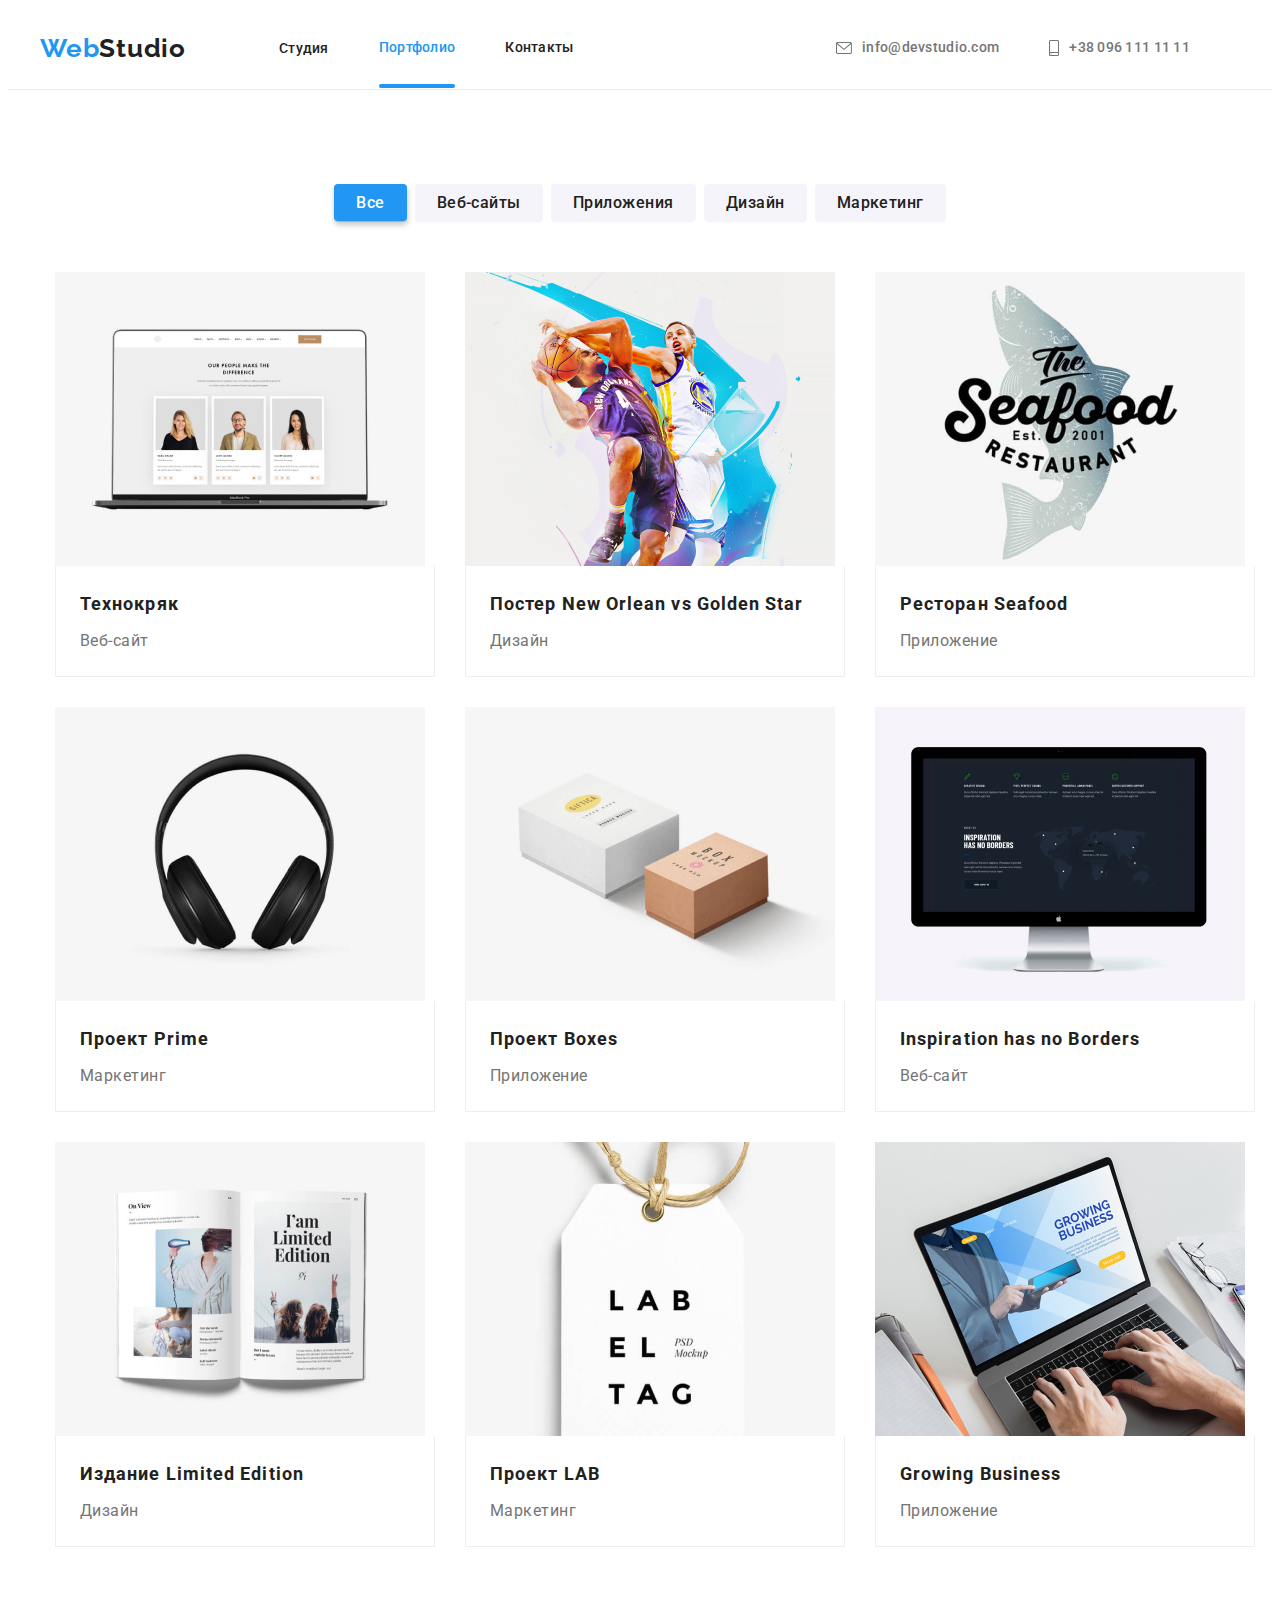
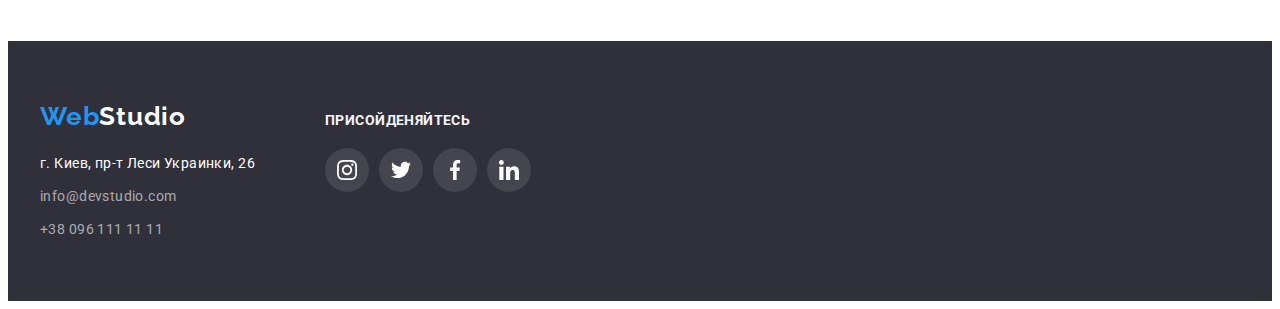
==== portfolio.html @ 2e284a66 "Initial commit" ====
<!DOCTYPE html>
<html lang="ru">
<head>
  <meta charset="UTF-8">
  <meta http-equiv="X-UA-Compatible" content="IE=edge">
  <meta name="viewport" content="width=device-width, initial-scale=1.0">
  <link rel="preconnect" href="https://fonts.googleapis.com">
  <link rel="preconnect" href="https://fonts.gstatic.com" crossorigin>

  <link rel="stylesheet" href="https://cdnjs.cloudflare.com/ajax/libs/modern-normalize/1.1.0/modern-normalize.min.css" integrity="sha512-wpPYUAdjBVSE4KJnH1VR1HeZfpl1ub8YT/NKx4PuQ5NmX2tKuGu6U/JRp5y+Y8XG2tV+wKQpNHVUX03MfMFn9Q==" crossorigin="anonymous" referrerpolicy="no-referrer" />


  <link href="https://fonts.googleapis.com/css2?family=Inter&family=Raleway:wght@700&family=Roboto:wght@400;500;700;900&display=swap" rel="stylesheet">
  <link rel="stylesheet" href="./css/style.css">
  <title>Document</title>
</head>
<body>
<!--******************************HEADER******************************-->
  <header class="header">
    <div class="container">
    <nav class="header-nav">
<a class="logo-header" href="index.html" lang="en">Web<span class="logo-accent1">Studio</span></a>
    <ul class="header-navigation">
      <li class="header-list">
      <a href="./index.html" class="header-studio">Студия</a>
    </li>
        <li class="header-list">
        <a href="./portfolio.html" class="header-portfolio accent-potfolio">Портфолио</a>
      </li>
        <li class="header-list">
        <a href="#" class="header-contacts">Контакты</a>
        </li>
    </ul>
  </nav>

    <ul class="header-navigation"> 
        <li class="header-item"> 
          <a href="mailto:info@devstudio.com" class="header-soc-link link header-email">
            <svg width="16" height="12" class="header-soc-icon">
              <use href="./images/icons.svg#icon-maile-hover-1"></use>
            </svg>
            info@devstudio.com
        </li>
      </a>


          <li class="header-item"> 
            <a href="tel:+380961111111" class="header-tel header-soc-link link"> 
              <svg class="header-soc-icon" width="10" height="16">
                <use href="./images/icons.svg#icon-smartphone-header">
                </use>
              </svg>
              +38 096 111 11 11
            </a>
           </li>
      </ul>
    </div>
  </header>
  <!--********************************HERO-BUTTON****************************-->
<main>
    <section class="section-portfolio">
      <div class="container">
       <h1 class="visually-hidden"> Портфолио</h1>
       <ul class="hero-button-activity">
         <li class="button-item">
        <button type="button" class="hero-btn-all">Все </button>
        </li>
        <li class="button-item">
        <button type="button" class="hero-btn">Веб-сайты</button>
      </li>
      <li class="button-item">
        <button type="button" class="hero-btn">Приложения</button>
      </li>
      <li class="button-item">
        <button type="button" class="hero-btn">Дизайн</button>
      </li>
      <li class="button-item">
        <button type="button" class="hero-btn">Маркетинг</button>
      </li> 
      </ul>
      <!--****************************GALLERY********************************-->
      <div class="div-gallery">
        <!-- <div class="gallery-container"> -->
      <ul class="gallery-list list">
        <li class="gallery-cards">
        <a href=""class="gallery-list-link link">
          <div class="gallery-thumb">
          <img src="./images/veb-site.jpg" alt="Веб сайт" width="370"/>
          <div class="gallery-effects">
            <p class="gallery-text">
              Много текста. Очень много текста.Много текста. Очень много текста.Много текста. 
              Очень много текста.Много текста. Очень много текста.Много текста. Очень много текста.Много текста. 
              Очень много текста.Много текста. Очень много текста.
            </p>
          </div>
        </div>

          <div class="card-content">
          <h2 class="gallery-subtitle">Технокряк</h2>
          <p class="gallery-items"> Веб-сайт</p>
        </div>
      </a>
        </li>
        <li class="gallery-cards">
          <a href=""class="gallery-list-link link">
            <div class="gallery-thumb">
          <img src="./images/Poster.jpg" alt="Poster" width="370"/>
          <div class="gallery-effects">
            <p class="gallery-text">
              Еще текст. Еще текст. Еще текст. Еще текст. Еще текст. Еще текст. Еще текст. 
            </p>
          </div>
        </div>
          <div class="card-content">
          <h2 class="gallery-subtitle">Постер New Orlean vs Golden Star</h2>
          <p class="gallery-items">Дизайн</p>
        </div>
      </a>
        </li>
        <li class="gallery-cards">
          <a href=""class="gallery-list-link link">
            <div class="gallery-thumb">
          <img src="./images/Restoran.jpg" alt="Restoran" width="370"/>
          <div class="gallery-effects">
            <p class="gallery-text">
              Продам гараж по низким ценам!  
            </p>
          </div>
        </div>
          <div class="card-content">
          <h2 class="gallery-subtitle">Ресторан Seafood</h2>
          <p class="gallery-items">Приложение</p>
        </div>
      </a>
        </li>
        <li class="gallery-cards">
          <a href=""class="gallery-list-link link">
            <div class="gallery-thumb">
          <img src="./images/headphone.jpg" alt="headphone" width="370"/>
          <div class="gallery-effects">
            <p class="gallery-text">
              Еще текст. Еще текст. Еще текст. Еще текст. Еще текст. Еще текст. Еще текст. 
            </p>
          </div>
        </div>
          <div class="card-content">
          <h2 class="gallery-subtitle">Проект Prime</h2>
          <p class="gallery-items">Маркетинг</p>
        </li>
      </a>
        <li class="gallery-cards">
          <a href=""class="gallery-list-link link">
            <div class="gallery-thumb">
          <img src="./images/boxes.jpg" alt="boxes" width="370"/>
          <div class="gallery-effects">
            <p class="gallery-text">
              Еще текст. Еще текст. Еще текст. Еще текст. Еще текст. Еще текст. Еще текст. 
            </p>
          </div>
        </div>
          <div class="card-content">
          <h2 class="gallery-subtitle">Проект Boxes</h2>
          <p class="gallery-items">Приложение</p>
        </div>
      </a>
        </li>
        <li class="gallery-cards">
          <a href=""class="gallery-list-link link">
            <div class="gallery-thumb">
          <img src="./images/tv.jpg" alt="tv" width="370"/>
          <div class="gallery-effects">
            <p class="gallery-text">
              Еще текст. Еще текст. Еще текст. Еще текст. Еще текст. Еще текст. Еще текст. 
            </p>
          </div>
        </div>
          <div class="card-content">
          <h2 class="gallery-subtitle">Inspiration has no Borders</h2>
          <p class="gallery-items">Веб-сайт</p>
        </div>
      </a>
        </li>
        <li class="gallery-cards">
          <a href=""class="gallery-list-link link">
            <div class="gallery-thumb">
          <img src="./images/book.jpg" alt="book" width="370"/>
          <div class="gallery-effects">
            <p class="gallery-text">
              Еще текст. Еще текст. Еще текст. Еще текст. Еще текст. Еще текст. Еще текст. 
            </p>
          </div>
        </div>
          <div class="card-content">
          <h2 class="gallery-subtitle">Издание Limited Edition</h2>
          <p class="gallery-items">Дизайн</p>
        </div>
      </a>
        </li>
        <li class="gallery-cards">
          <a href=""class="gallery-list-link link">
            <div class="gallery-thumb">
          <img src="./images/label.jpg" alt="label" width="370"/>
          <div class="gallery-effects">
            <p class="gallery-text">
              Еще текст. Еще текст. Еще текст. Еще текст. Еще текст. Еще текст. Еще текст. 
            </p>
          </div>
        </div>
          <div class="card-content">
          <h2 class="gallery-subtitle">Проект LAB</h2>
          <p class="gallery-items">Маркетинг </p>
        </div>
      </a>
        </li>
        <li class="gallery-cards">
          <a href=""class="gallery-list-link link">
            <div class="gallery-thumb">
          <img src="./images/laptop.jpg" alt="laptop" width="370"/>
          <div class="gallery-effects">
            <p class="gallery-text">
              Еще текст. Еще текст. Еще текст. Еще текст. Еще текст. Еще текст. Еще текст. 
            </p>
          </div>
        </div>
          <div class="card-content">
          <h2 class="gallery-subtitle">Growing Business</h2>
          <p class="gallery-items">Приложение </p>
        </div>
      </a>
        </div>
        </li>
      </ul>
    </div>
  </div>
      </section>
</main>
<!--*****************************************FOOTER*****************************************-->
<footer class="footer">
  <div class="container">


  <div class="footer-contacts">
 <a class="logo-footer" href="" lang="en">Web<span class="logo-accent">Studio</span></a>
 <address>
    <ul>
      <li class="footer-adress-item">
        <a href="https://goo.gl/maps/F5V13fuqeyAYctKy8" target="_blank" rel="noreferrer noopener" class="footer-adress">
          г. Киев, пр-т Леси Украинки, 26
        </a>
        </li>
        <li class="footer-adress-item"> 
          <a href="mailto:info@devstudio.com" class="footer-email">info@devstudio.com</a>
          </li>
          <li class="footer-adress-item"> 
            <a href="tel:+380961111111" class="footer-tel">+38 096 111 11 11</a>
             </li>
    </ul>
  </address>
</div>


  <div class="footer-social-media">
    <p class="footer-sm-title">
      Присойденяйтесь 
    </p>
    <ul class="footer-sm-list">
      <li class="footer-sm-item">
        <a href="" class="footer-sm-link">
          <svg class="footer-sm-icon" width="20" height="20">
            <use href="./images/icons.svg#icon-instagram-footer"></use>
          </svg>
        </a>
      </li>
      <li class="footer-sm-item">
        <a href="" class="footer-sm-link">
          <svg class="footer-sm-icon" width="20" height="20">
            <use href="./images/icons.svg#icon-twitter-footer"></use>
          </svg>
        </a>
      </li>
      <li class="footer-sm-item">
        <a href="" class="footer-sm-link">
          <svg class="footer-sm-icon" width="20" height="20">
            <use href="./images/icons.svg#icon-facebook-footer"></use>
          </svg>
        </a>
      </li>
      <li class="footer-sm-item">
        <a href="" class="footer-sm-link">
          <svg class="footer-sm-icon" width="20" height="20">
            <use href="./images/icons.svg#icon-linkedin-footer"></use>
          </svg>
        </a>
      </li>
    </ul>
  </div>

</footer>
  </body>
  </html>
---- css/style.css ----
:root {
  --brand-color: #212121;
  --brand-blue-color: #2196f3;
  --brand-white-color: #ffffff;
  --brand-grey-color: #757575;
  --section-padding-size: 94px;
  --brand-bg-color: #f5f4fa;
  --shadow: 0px 1px 1px rgba(0, 0, 0, 0.12), 0px 4px 4px rgba(0, 0, 0, 0.06), 1px 4px 6px rgba(0, 0, 0, 0.16);
  --cubic-animation: cubic-bezier(0.4, 0, 0.2, 1);
}

p,
h1,
h2,
h3,
h4,
h5,
h6 {
  margin: 0;
}

ul {
  margin: 0;
  padding-left: 0;
  list-style: none;
}

img {
  display: block;
  max-width: 100%;
  height: auto;
}

body {
  font-family: 'Roboto', sans-serif;
  background-color: var(--brand-white-color);
  color: var(--brand-color);
  font-size: 14px;
  letter-spacing: 0.03em;
}

.link {
  text-decoration: none;
}

.container {
  width: 1200px;
  padding-left: 15px;
  padding-right: 15px;
  margin: 0 auto;
}

.visually-hidden {
  position: absolute;
  width: 1px;
  height: 1px;
  margin: -1px;
  border: 0;
  padding: 0;
  white-space: nowrap;
  clip-path: inset(100%);
  clip: rect(0 0 0 0);
  overflow: hidden;
  padding-bottom: 0px;
}

/* ---------------------HEADER----------------------------- */

.header {
  /* padding-top: 24px;
  padding-bottom: 24px; */
  border-bottom: 1px solid #ececec;
}

.logo-header {
  font-family: 'Raleway', sans-serif;
  font-weight: 700;
  font-size: 26px;
  line-height: 1.19;
  letter-spacing: 0.03em;
  text-decoration: none;
  color: var(--brand-blue-color);
  margin-right: 93px;
  display: flex;
}

.logo-accent1 {
  color: var(--brand-color);
}

.header-navigation {
  display: flex;
}

.header-list {
  display: flex;
  position: relative;
}

.header-list:not(:last-child) {
  margin-right: 50px;
}

.header-nav {
  display: flex;
  align-items: center;
}

.header .container {
  display: flex;
  align-items: center;
}

.header-studio:hover {
  color: var(--brand-blue-color);
}
.header-studio:focus {
  color: var(--brand-blue-color);
}

.header-studio {
  font-weight: 500;
  font-size: 14px;
  line-height: 1.2;
  letter-spacing: 0.02em;
  color: var(--brand-color);
  text-decoration: none;
  transition: color 250ms var(--cubic-animation);
  display: block;
  padding: 32px 0;
}

.accent-studio {
  color: var(--brand-blue-color);
}


.accent-studio::after {
  content: "";
  position: absolute;
  bottom: 0;
  height: 4px;
  width: 100%;
  border-radius: 2px;
  background-color: var(--brand-blue-color);
  /* margin-top: 28px; */
  left: 0;
}


.header-portfolio:hover {
  color: var(--brand-blue-color);
}
.header-portfolio:focus {
  color: var(--brand-blue-color);
}

.header-portfolio {
  font-family: 'Roboto';
  font-weight: 500;
  font-size: 14px;
  line-height: 1.14;
  letter-spacing: 0.02em;

  color: var(--brand-color);
  text-decoration: none;
  transition: color 250ms var(--cubic-animation);
  display: block;
  padding: 32px 0;
}

.accent-potfolio {
  color: var(--brand-blue-color);
}



.accent-potfolio::after {
  content: "";
  position: absolute;
  bottom: 0;
  height: 4px;
  width: 100%;
  border-radius: 2px;
  background-color: var(--brand-blue-color);
  left: 0;
}


.header-navigation {
  align-items: center;
  margin-left: auto;
}

.header-item {
  margin-right: 50px;
}

.header-contacts:hover {
  color: var(--brand-blue-color);
}
.header-contacts:focus {
  color: var(--brand-blue-color);
}

.header-contacts {
  font-family: 'Roboto';
  font-weight: 500;
  line-height: 1.14;
  letter-spacing: 0.02em;
  color: var(--brand-color);
  text-decoration: none;
  transition: color 250ms var(--cubic-animation);
}

.header-email:hover {
  color: var(--brand-blue-color);
}
.header-email:focus {
  color: var(--brand-blue-color);
}

.header-email {
  font-weight: 500;
  line-height: 1.14;
  letter-spacing: 0.02em;
  color: var(--brand-grey-color);
  display: flex;
  align-items: center;
  transition: color 250ms var(--cubic-animation);
}

.header-tel:hover {
  color: var(--brand-blue-color);
}
.header-tel:focus {
  color: var(--brand-blue-color);
}

.header-tel {
  font-weight: 500;
  line-height: 1.14;
  letter-spacing: 0.02em;
  color: var(--brand-grey-color);
  display: flex;
  transition: color 250ms var(--cubic-animation);
}

.header-soc-icon {
  fill: currentColor;
  margin-right: 10px;
}


/* -------------------------------HERO----------------------------*/

.section-hero {
  background-color: #2f303a;
  background-image: linear-gradient(rgba(47, 48, 58, 0.4), rgba(47, 48, 58, 0.4)),
    url(../images/hero-Img\ .jpg);
  background-repeat: no-repeat;
  background-position: center;
  background-size: cover;
  max-width: 1600px;
  height: 600px;
  margin: 0 auto;
  padding-top: 200px;
  padding-bottom: 200px;
  text-align: center;
}

.title-hero {
  font-family: 'Roboto';
  font-weight: 900;
  width: 696px;
  margin: 0 auto;
  font-size: 44px;
  line-height: 1.36;
  text-align: center;
  /* or 136% */
  text-transform: uppercase;
  letter-spacing: 0.06em;
  color: var(--brand-white-color);
  margin-bottom: 30px;
}

.btn-hero {
  font-family: 'Roboto';
  font-weight: 700;
  border-radius: 4px;
  border: none;
  padding-left: 32px;
  padding-right: 32px;
  padding-bottom: 10px;
  padding-top: 10px;
  font-size: 16px;
  line-height: 1.87;
  letter-spacing: 0.06em;
  cursor: pointer;
  color: var(--brand-white-color);
  background-color: var(--brand-blue-color);
  transition: color 250ms var(--cubic-animation), background-color 250ms var(--cubic-animation);
}

.btn-hero:hover {
  background-color: #188ce8;
}
.btn-hero:focus {
  background-color: #188ce8;
}

/* -----------------------------SKILLS-BENEFITS-------------------------------------- */

.benefits-section {
  padding-top: var(--section-padding-size);
  padding-bottom: var(--section-padding-size);
}

.container .benefits {
  display: flex;
  align-items: center;
}

.benefits-list {
  display: flex;
}

.benefits-item {
  margin-right: 30px;
  min-width: 270px;
}

.benefits-item:last-child {
  margin-right: 0;
}

.skills-icon-antenna::before {
  background-image: url(../images/antenna\ \(1\).svg);
}

.skills-icon-astronaut::before {
  background-image: url(../images/astronaut\ \(1\).svg);
}

.skills-icon-clock::before {
  background-image: url(../images/clock\ \(1\).svg);
}

.skills-icon-diagram::before {
  background-image: url(../images/diagram\ \(1\).svg);
}

.benefits-item::before {
  content: '';
  display: block;
  margin-bottom: 30px;
  height: 120px;
  background-color: var(--brand-bg-color);
  border-radius: 4px;
  background-repeat: no-repeat;
  background-position: center;
}

.subtitle-text {
  font-family: 'Roboto';
  font-weight: 700;
  font-size: 14px;
  line-height: 1.14;
  letter-spacing: 0.03em;
  text-transform: uppercase;
  color: var(--brand-color);
  margin-bottom: 10px;
}

.items-2 {
  font-family: 'Roboto';
  font-weight: 400;
  font-size: 14px;
  line-height: 1.71;
  /* or 171% */
  letter-spacing: 0.03em;
  color: #757575;
  /* display: flex;
    justify-content:space-between;  */
}

/* ------------------SPECIALIZATION-----------------------------*/

.specialization.section {
  padding-top: 0;
  padding-bottom: var(--section-padding-size);
}

.specialization-title {
  font-family: 'Roboto';
  font-weight: 700;
  font-size: 36px;
  line-height: 1.16;
  letter-spacing: 0.03em;
  text-align: center;
  margin-bottom: 50px;

  color: var(--brand-color);
}

.specialization-list {
  display: flex;
}

.specialization-item {
  margin-right: 30px;
  position: relative;
}

.specialization-item:last-child {
  margin-right: 0;
}

/* .specializations-cards {
  position: absolute;
  width: 100%;
  height: 70px;
  bottom: 0;
  background: rgba(47, 48, 58, 0.8);
} */


.desktop-title {
  position: absolute;
  display: flex;
font-weight: 700;
line-height: 1.14;
text-align: center;
text-transform: uppercase;
color: var(--brand-white-color);
width: 100%;
height: 70px;
bottom: 0;
background: rgba(47, 48, 58, 0.8);
align-items: center;
justify-content: center;
}




/*---------------------------------TEAM------------------------------- */

.section-team {
  background-color: #f5f4fa;
  padding-top: 94px;
  padding-bottom: 94px;
}

.team-title {
  font-family: 'Roboto';
  font-weight: 700;
  font-size: 36px;
  line-height: 1.16;
  letter-spacing: 0.03em;
  text-align: center;
  margin-bottom: 50px;
  color: var(--brand-color);
}

.team-list {
  display: flex;
}

.team-card {
  margin-left: 30px;
  text-align: center;
  box-shadow: var(--shadow);
  border-radius: 0px 0px 4px 4px;
  background-color: var(--brand-white-color);
  /* outline: 2px solid tomato; */
}

.team-card:first-child {
  margin-left: 0;
}

.team-content {
  padding-top: 30px;
  padding-bottom: 30px;
}

.team-caption {
  font-family: 'Roboto';
  font-weight: 500;
  font-size: 16px;
  line-height: 1.19;
  /* identical to box height */

  letter-spacing: 0.03em;

  color: var(--brand-color);
  margin-bottom: 10px;
}

.team-job {
  font-family: 'Roboto';
  font-weight: 400;
  font-size: 16px;
  line-height: 1.19;
  /* identical to box height */
  letter-spacing: 0.03em;
  margin-bottom: 16px;
  color: var(--brand-grey-color);
}

.team-soc-item {
  width: 44px;
  height: 44px;
  margin-left: 10px;
}

.team-soc-list {
  display: flex;
  justify-content: center;
  margin-top: 16px;
}

.team-soc-item:first-child {
  margin-left: 0;
}

.team-soc-link {
  color: #afb1b8;
  display: flex;
  width: 100%;
  height: 100%;
  border-radius: 50%;
  /* background-color: tomato; */
  justify-content: center;
  align-items: center;
  transition: color 250ms var(--cubic-animation), background-color 250ms var(--cubic-animation);
}

.team-soc-icon {
  fill: currentColor;
}

.team-soc-link:hover,
.team-soc-link:focus {
  background-color: var(--brand-blue-color);
  color: var(--brand-white-color);
  outline: none;
}

/* -------------------------------CLIENTS------------ */

.section-clients {
  background-color: var(--brand-white-color);
  padding-top: 94px;
  padding-bottom: 94px;
}

.clients-title {
  font-family: 'Roboto';
  font-weight: 700;
  font-size: 36px;
  line-height: 1.16;
  text-align: center;
  letter-spacing: 0.03em;
  margin-bottom: 50px;
  color: var(--brand-color);
}

.clients-list {
  display: flex;
}

.clients-list-item {
  width: 172px;
  height: 92px;
}

.clients-list-item:not(:first-child) {
  margin-left: 30px;
}

.clients-link {
  display: flex;
  justify-content: center;
  align-items: center;
  width: 100%;
  height: 100%;
  border: 1px solid #afb1b8;
  border-radius: 4px;
  color: #afb1b8;
  transition: color 250ms var(--cubic-animation), border-color 250ms var(--cubic-animation);
}

.clients-link:hover,
.clients-link:focus {
  color: var(--brand-blue-color);
  border-color: var(--brand-blue-color);
}

.clients-icon {
  fill: currentColor;
}

/* ---------------------------------FOOTER--------------------------- */
.footer {
  background: #2f303a;
  padding-top: 60px;
  padding-bottom: 60px;
}

.footer .container {
  display: flex;
  align-items: baseline;
}


.footer-social-media {
  margin-left: 70px;
  /* background: tomato; */
}

.footer-contacts .footer-social-media {
  display: flex;
  align-items: baseline;
  box-sizing: border-box;
}

.footer-email:hover {
  color: var(--brand-blue-color);
}
.footer-email:focus {
  color: var(--brand-blue-color);
}

.footer-email {
  font-family: 'Roboto';
  font-weight: 400;
  font-size: 14px;
  line-height: 1.7;
  /* or 171% */

  letter-spacing: 0.03em;
  text-decoration: none;
  list-style-type: none;

  color: rgba(255, 255, 255, 0.6);
  transition: color 250ms var(--cubic-animation);
}

.footer-tel:hover {
  color: var(--brand-blue-color);
}
.footer-tel:focus {
  color: var(--brand-blue-color);
}

.footer-tel {
  font-family: 'Roboto';
  font-weight: 400;
  font-size: 14px;
  line-height: 1.7;
  /* or 171% */

  letter-spacing: 0.03em;
  text-decoration: none;

  color: rgba(255, 255, 255, 0.6);
  transition: color 250ms var(--cubic-animation);
}

.footer-adress:hover {
  color: var(--brand-blue-color);
}
.footer-adress:focus {
  color: var(--brand-blue-color);
}

.footer-adress {
  font-family: 'Roboto';
  font-weight: 400;
  font-size: 14px;
  line-height: 1.7;
  /* or 171% */

  letter-spacing: 0.03em;
  text-decoration: none;

  color: var(--brand-white-color);
  transition: color 250ms var(--cubic-animation);
}

.logo-footer {
  font-family: 'Raleway', sans-serif;
  font-weight: 700;
  font-size: 26px;
  display: block;
  margin-bottom: 20px;
  line-height: 1.19;
  letter-spacing: 0.03em;
  text-decoration: none;
  color: var(--brand-blue-color);
}

.logo-accent {
  color: var(--brand-white-color);
}

address {
  font-style: normal;
}

.footer-adress-item:not(:last-child) {
  margin-bottom: 9px;
}

.footer-sm-title {
  font-weight: 700;
  font-size: 14px;
  line-height: 16px;
  text-transform: uppercase;
  color: var(--brand-bg-color);
}

.footer-sm-list {
  display: flex;
  margin-top: 20px;
}

.footer-sm-item {
  width: 44px;
  height: 44px;
}

.footer-sm-item:not(first-childe) {
  margin-right: 10px;
}

.footer-sm-link {
  display: flex;
  justify-content: center;
  align-items: center;
  width: 100%;
  height: 100%;
  background-color: rgba(255, 255, 255, 0.1);
  border-radius: 50%;
  color: var(--brand-white-color);
  transition: color 250ms var(--cubic-animation), background-color 250ms var(--cubic-animation);
}

.footer-sm-link:hover,
.footer-sm-link:focus {
  background-color: var(--brand-blue-color);
  color: var(--brand-white-color);
  outline: none;
}

.footer-sm-icon {
  fill: currentColor;
}


/****************************MODAL WINDOW****************************/

.backdrop {
  position: fixed;
  top: 0;
  width: 100%;
  height: 100%;
  left: 0%;
  background-color: rgba(117, 117, 117, 0.116);
  transition: opacity 450ms linear, visibility 450ms linear;
}


.backdrop.is-hidden .modal {
  transform: translate(-50%, -50%) scale(0);
}


.modal {
  position: absolute;
  top: 50%;
  left: 50%;
  transform: translate(-50%, -50%) scale(1);
  width: 528px;
  min-height: 581px;
  background-color: var(--brand-white-color);
  border-radius: 5px;
  transition: transform 250ms linear;
}


.modal-close-btn {
  position: absolute;
  right: 10px;
  top: 10px;
  width: 30px;
  height: 30px;
  border: 1px solid var(--brand-grey-color);
  border-radius: 50%;
  background-color: transparent;
  display: flex;
  align-items: center;
  justify-content: center;
}

.is-hidden {
  opacity: 0;
  visibility: hidden;
  pointer-events: none;
}


/* ----------------------------PORTFOLIO---------------- */

/* --------------------------------------HERO-BUTTON-------------------- */

.section-portfolio {
  padding-top: 94px;
  /* padding-bottom: 94px; */
}

.hero-button-activity {
  display: flex;
  justify-content: center;
  margin-bottom: 50px;
}

.button-item {
  height: 38px;
  left: 576px;
  top: 174px;

  background: #f5f4fa;
  border-radius: 4px;

  text-align: center;
  letter-spacing: 0.03em;
}

.button-item:nth-child(2, 3, 4, 5) {
  width: 128px;
}

.button-item:not(:last-child) {
  margin-right: 8px;
}

.hero-btn-all:hover {
  background-color: #188ce8;
  box-shadow: var(--shadow);
}
.hero-btn-all:focus {
  background-color: #188ce8;
}

.hero-btn-all {
  font-family: 'Roboto';
  font-weight: 500;
  font-size: 16px;
  line-height: 1.6;
  /* margin-right: 30px; */
  text-align: center;
  letter-spacing: 0.03em;
  cursor: pointer;
  background-color: var(--brand-blue-color);
  border: none;

  box-shadow: var(--shadow);
  border-radius: 4px;

  color: var(--brand-white-color);

  display: inline-block;
  padding: 6px 22px;
  transition: color 250ms var(--cubic-animation);
}

.hero-btn:hover {
  background-color: var(--brand-blue-color);
  color: var(--brand-white-color);
  box-shadow: var(--shadow);
}
.hero-btn:focus {
  background-color: var(--brand-blue-color);
  color: var(--brand-white-color);
}

.hero-btn {
  font-family: 'Roboto';
  font-weight: 500;
  font-size: 16px;
  line-height: 1.6;
  /* margin-right: 30px; */
  text-align: center;
  letter-spacing: 0.03em;
  cursor: pointer;
  color: var(--brand-color);
  background-color: #f5f4fa;
  border: none;

  background: #f5f4fa;
  border-radius: 4px;

  display: inline-block;
  padding: 6px 22px;
  border: none;
  transition: color 250ms var(--cubic-animation), background-color 250ms var(--cubic-animation), box-shadow 250ms var(--cubic-animation);
}



.hero-btn:focus {
  box-shadow: var(--shadow);
}

/* ------------------------------GALLERY---------------------------- */

.div-gallery {
  width: 1200px;
  margin: 0 auto;
  padding-left: 15px;
  padding-right: 15px;
  /* outline: 2px solid tomato; */
  margin-left: auto;
  margin-right: auto;

  padding-bottom: 94px;
}

.gallery-list {
  display: flex;
  flex-wrap: wrap;
  margin-top: calc(-1 * 30px);
  margin-left: calc(-1 * 30px);
  transition: color 250ms var(--cubic-animation);
}

.gallery-cards {
  width: calc(100% / 3 - 30px);
  margin-left: 30px;
  margin-top: 30px;
  /* background-color: tomato; */
}

.gallery-cards:hover {
  box-shadow: var(--shadow);
}

.gallery-cards:focus {
  box-shadow: var(--shadow);
}

.gallery-list-link {
  display: block;
}

.gallery-list-link:hover, .gallery-list-link:focus {
  box-shadow: var(--shadow);
  outline: none;
}



.gallery-thumb {
  position: relative;
  overflow: hidden;
  
}


.gallery-effects {
  position: absolute;
    top: 0;
    bottom: 0;
    height: 100%;
    width: 100%;
    background-color: rgba(33, 150, 243, 0.9);
    overflow: auto;
    transform: translateY(100%);
    transition: transform 250ms var(--cubic-animation);
}


.gallery-cards:hover .gallery-effects {
  transform: translateY(0);
  transition: transform 250ms var(--cubic-animation);
}



.gallery-list-link:hover .gallery-effects,
.gallery-list-link:focus .gallery-effects {
  transform: translateY(0);
}



.gallery-text {
font-weight: 400;
font-size: 18px;
line-height: 1.55;
color: var(--brand-white-color);
padding: 63px 24px;
}


.gallery-text:hover .gallery-text:focus{
  box-shadow: var(--shadow);
  outline: none;
  
}


.gallery-list .card-content {
  padding: 20px 24px;
  border: 1px solid #eeeeee;
  border-top: none;
}

.gallery-subtitle {
  font-family: 'Roboto';
  font-weight: 700;
  font-size: 18px;
  line-height: 2;
  /* identical to box height, or 200% */

  letter-spacing: 0.06em;
  margin-bottom: 4px;
  color: var(--brand-color);
}

.gallery-items {
  font-family: 'Roboto';
  font-style: normal;
  font-weight: 400;
  font-size: 16px;
  line-height: 1.88;
  /* identical to box height, or 188% */

  letter-spacing: 0.03em;

  color: var(--brand-grey-color);
}

/* --------------------------------------------------------------------- */
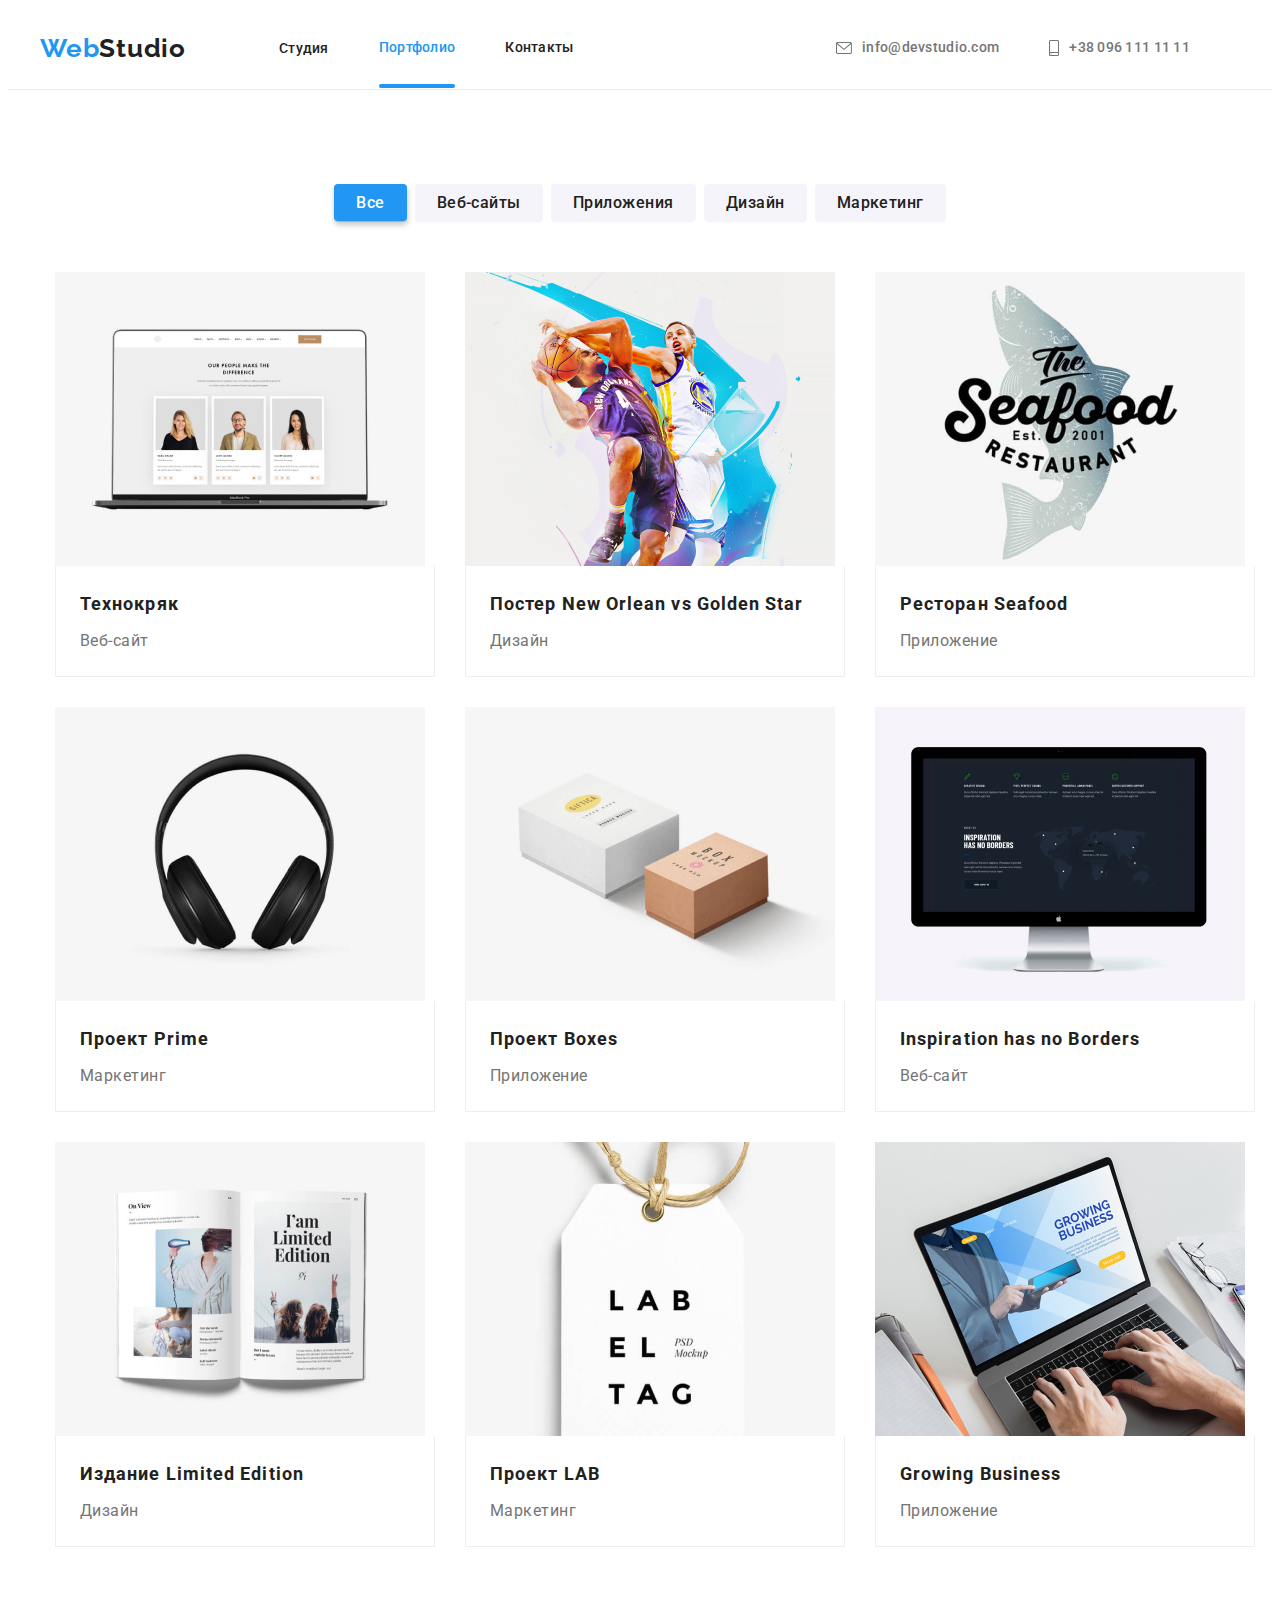
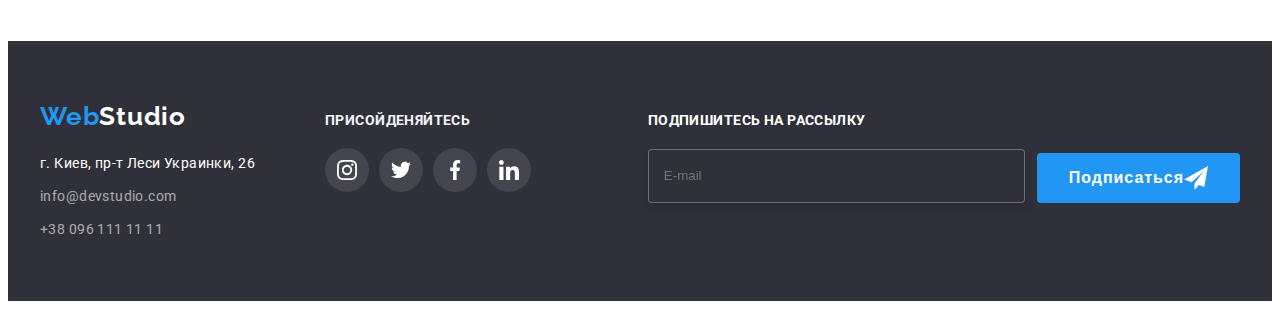
==== commit 89e08460: "hw6" ====
--- a/portfolio.html
+++ b/portfolio.html
@@ -295,6 +295,23 @@
     </ul>
   </div>
 
+
+
+  
+  <div class="footer-subscribe">
+    <p class="subscribe-email"> Подпишитесь на рассылку </p>
+    <form class="subscribe-form">
+    <input type="email" name="user-mail" id="footer-mail" class="email-input" placeholder="E-mail" required>
+  <button type="submit" class="btn-footer"> Подписаться 
+    <svg width="24" height="24" class="btn-subscribe">
+      <use href="./images/icons.svg#icon-icon-subscribe">
+      </use>
+    </svg>
+  </button> 
+  </form>
+</div>
+
+
 </footer>
   </body>
   </html>--- a/css/style.css
+++ b/css/style.css
@@ -760,6 +760,76 @@
 }
 
 
+.footer-subscribe {
+  margin-left: auto;
+}
+
+
+
+.subscribe-form {
+  display: flex;
+  align-items: flex-end;
+}
+
+.label-footer {
+
+}
+
+.subscribe-email{
+  font-weight: 700;
+font-size: 14px;
+line-height: 1.14;
+letter-spacing: 0.03em;
+text-transform: uppercase;
+color: var(--brand-white-color);
+margin-bottom: 20px;
+display: block;
+}
+
+
+.email-input {
+  border: 1px solid rgba(255, 255, 255, 0.3);
+filter: drop-shadow(0px 4px 4px rgba(0, 0, 0, 0.15));
+border-radius: 4px;
+width: 100%;
+height: 50px;
+background: #2F303A;
+color: var(--brand-white-color);
+padding-left: 15px;
+width: 358px;
+margin-right: 12px;
+}
+
+
+
+.btn-footer {
+  display: flex;
+  align-items: center;
+  justify-content: space-between;
+  margin: 0 auto;
+  font-weight: 700;
+  border-radius: 4px;
+  border: none;
+  padding-left: 32px;
+  padding-right: 32px;
+  padding-bottom: 10px;
+  padding-top: 10px; 
+  font-size: 16px;
+  line-height: 1.87;
+  letter-spacing: 0.06em;
+  cursor: pointer;
+  color: var(--brand-white-color);
+  background-color: var(--brand-blue-color);
+  transition: color 250ms var(--cubic-animation), background-color 250ms var(--cubic-animation);
+}
+
+
+.btn-subscribe {
+  fill: var(--brand-white-color);
+  
+}
+
+
 /****************************MODAL WINDOW****************************/
 
 .backdrop {
@@ -787,7 +857,8 @@
   min-height: 581px;
   background-color: var(--brand-white-color);
   border-radius: 5px;
-  transition: transform 250ms linear;
+  transition: transform 250ms var(--cubic-animation);
+  padding: 40px;
 }
 
 
@@ -797,13 +868,28 @@
   top: 10px;
   width: 30px;
   height: 30px;
-  border: 1px solid var(--brand-grey-color);
+  border: 1px solid rgba(0, 0, 0, 0.1);
   border-radius: 50%;
   background-color: transparent;
   display: flex;
   align-items: center;
   justify-content: center;
-}
+  cursor: pointer;
+}
+
+
+
+.modal-close-btn:hover, .modal-close-btn:focus, .button-modal:hover, .button-modal:focus {
+  fill: var(--brand-blue-color);
+}
+
+.button-modal {
+  display: block;
+  transition: fill 250ms var(--cubic-animation);
+}
+
+
+
 
 .is-hidden {
   opacity: 0;
@@ -812,6 +898,197 @@
 }
 
 
+.modal-title {
+  font-weight: 700;
+  font-size: 20px;
+  line-height: 1.15;
+  text-align: center;
+  letter-spacing: 0.03em;
+  color: var(--brand-color);
+  margin-bottom: 12px;
+}
+
+.modal-input {
+  width: 100%;
+  height: 40px;
+  border: 1px solid rgba(33, 33, 33, 0.2);
+  border-radius: 4px;
+  background-color: transparent;
+
+  cursor: pointer;
+  transition: border 250ms var(--cubic-animation);
+  padding-left: 30px;
+}
+
+
+.modal-input:hover, .modal-input:focus {
+  border: 1px solid var(--brand-blue-color);
+    outline: transparent;
+}
+
+
+.modal-input:focus + .modal-icon {
+  fill: var(--brand-blue-color);
+}
+
+
+
+.modal-input::placeholder {
+  font-weight: 400;
+font-size: 12px;
+line-height: 1.16;
+letter-spacing: 0.01em;
+color: var(--brand-grey-color);
+}
+
+
+.modal-btn {
+  display: block;
+  margin: 0 auto;
+  font-family: 'Roboto';
+  font-weight: 700;
+  border-radius: 4px;
+  border: none;
+  padding-left: 55px;
+  padding-right: 55px;
+  padding-bottom: 10px;
+  padding-top: 10px;
+  font-size: 16px;
+  line-height: 1.87;
+  letter-spacing: 0.06em;
+  cursor: pointer;
+  color: var(--brand-white-color);
+  background-color: var(--brand-blue-color);
+  transition: color 250ms var(--cubic-animation), background-color 250ms var(--cubic-animation);
+}
+
+
+.modal-btn:hover {
+  background-color: #188ce8;
+}
+.modal-btn:focus {
+  background-color: #188ce8;
+}
+
+
+
+.modal-label {
+font-weight: 400;
+font-size: 12px;
+line-height: 1.17;
+letter-spacing: 0.01em;
+color: var(--brand-grey-color);
+display: block;
+margin-bottom: 4px;
+cursor: pointer;
+}
+
+
+.modal-textarea:hover, .modal-textarea:focus {
+  border: 1px solid var(--brand-blue-color);
+    outline: transparent;
+}
+
+
+.modal-sector {
+  position: relative;
+  margin-bottom: 10px;
+  transition: border 250ms var(--cubic-animation);
+}
+
+
+.modal-icon {
+  position: absolute;
+top: 55%;
+left: 10px;
+transform: translateY(-50%);
+padding-top: 14px;
+transition: fill 250ms var(--cubic-animation);
+}
+
+
+.modal-textarea{
+  width: 100%;
+  height: 120px;
+  border: 1px solid rgba(33, 33, 33, 0.2);
+border-radius: 4px;
+resize: none;
+padding: 16px;
+transition: border 250ms var(--cubic-animation);
+}
+
+
+
+
+
+.terms-sector {
+  margin-top: 20px;
+  margin-bottom: 30px;
+  display: flex;
+  justify-content: center;
+  align-items: center;
+
+
+  position: relative;
+
+}
+
+
+.checkbox-icon {
+  position: absolute;
+  top: 50%;
+transform: translateY(-50%);
+left: 10px;
+}
+
+
+.checkbox-label {
+  font-weight: 400;
+font-size: 14px;
+line-height: 1.71;
+letter-spacing: 0.03em;
+color: var(--brand-grey-color);
+cursor: pointer;
+margin-left: 20px;
+}
+
+
+.checkbox-label a {
+  color: var(--brand-blue-color);
+}
+
+
+
+.checkbox-label span {
+  width: 16px;
+height: 15px;
+border-radius: 4px;
+border: 1px solid var(--brand-color);
+}
+
+
+.check-icon {
+  fill: transparent;
+}
+
+.checkbox:checked + .checkbox-label span {
+background-color: var(--brand-blue-color);
+border: none;
+}
+
+
+.checkbox:checked + .checkbox-label .check-icon {
+ fill: var(--brand-white-color);
+  }
+
+
+
+
+
+
+
+
+  
 /* ----------------------------PORTFOLIO---------------- */
 
 /* --------------------------------------HERO-BUTTON-------------------- */
